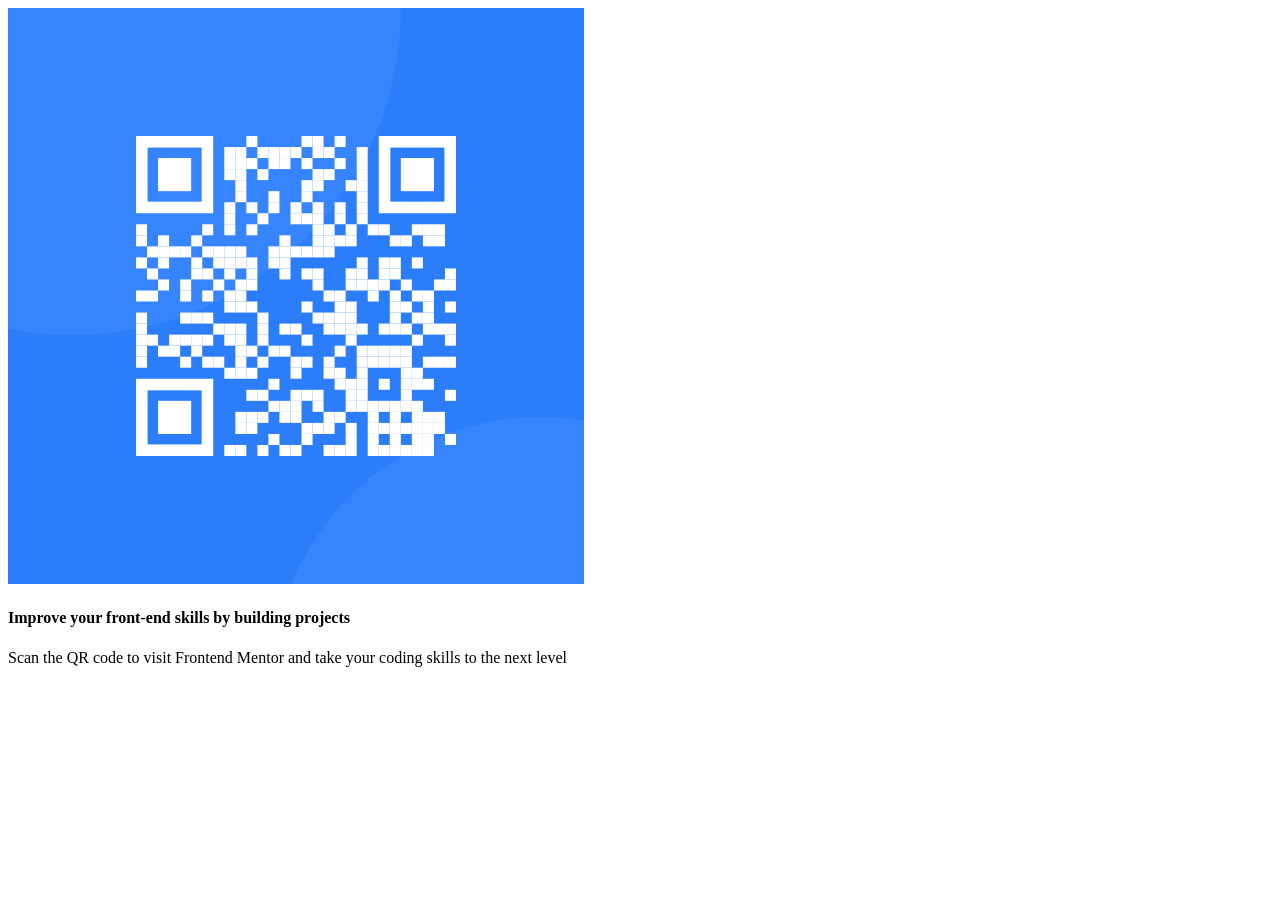
==== qr-code/index.html @ 360d712e "Setup Lab: 3.2 - QR Code HTML Structure." ====
<!DOCTYPE html>
<html lang="en">

<head>
  <meta charset="UTF-8">
  <meta name="viewport" content="width=device-width, initial-scale=1.0">

  <link rel="icon" type="image/png" sizes="32x32" href="./images/favicon-32x32.png">

  <title>QR Code component</title>

  <link rel="preconnect" href="https://fonts.googleapis.com">
  <link rel="preconnect" href="https://fonts.gstatic.com" crossorigin>
  <link href="https://fonts.googleapis.com/css2?family=Outfit:wght@100..900&display=swap" rel="stylesheet">

  <link rel="stylesheet" href="./style.css">

</head>

<body>

  <main>
    <div class="card">
      <img class="card-img" src="./images/image-qr-code.png" alt="qr code for front-end skills project">
      <div class="card-body">
        <h4 class="card-title">Improve your front-end skills by building projects</h4>
        <p class="card-paragraph">Scan the QR code to visit Frontend Mentor and take your coding skills to the next
          level</p>
      </div>
    </div>
  </main>

</body>

</html>
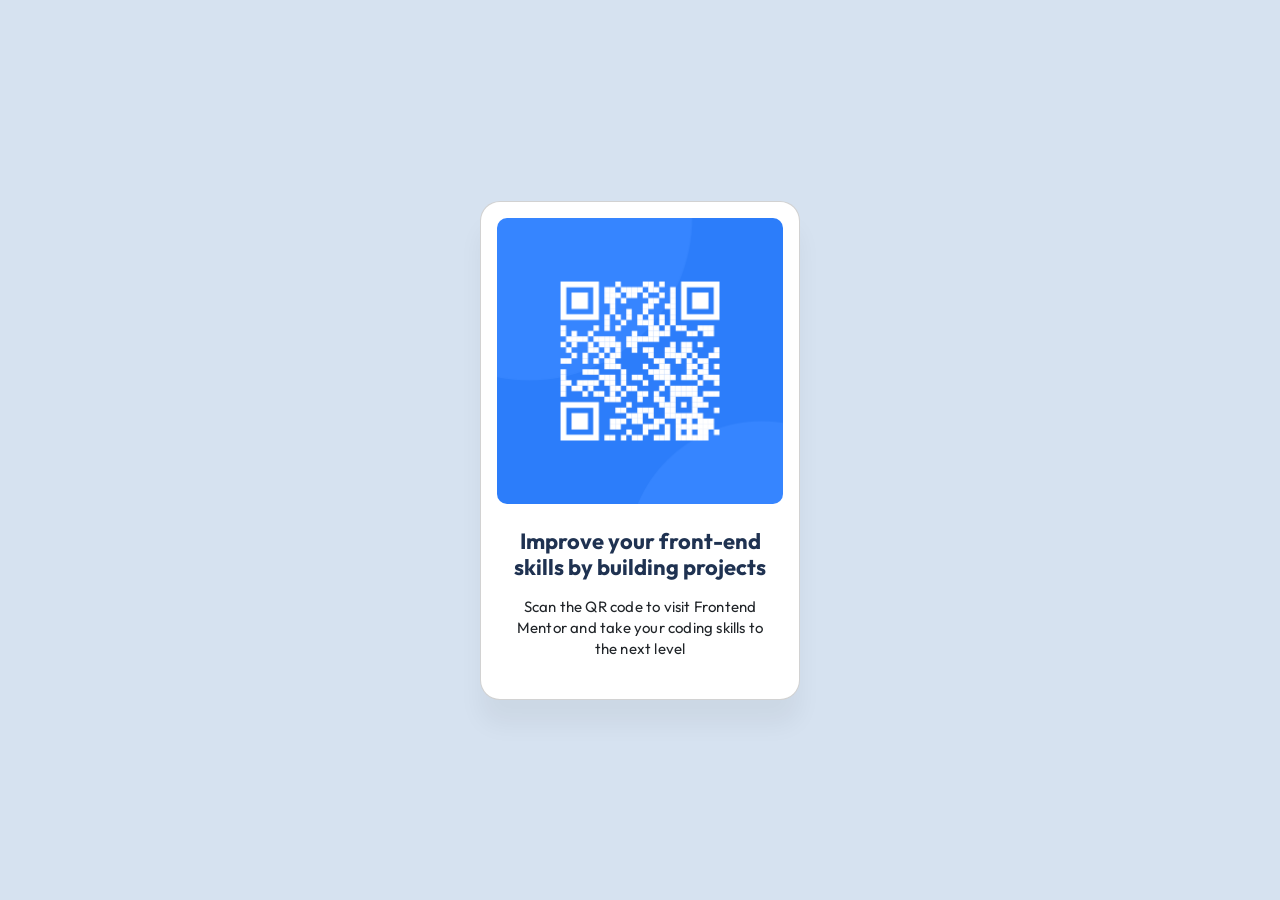
==== commit 46e34715: "Completed the implementataion of bootstrap in qr-code project." ====
--- a/qr-code/index.html
+++ b/qr-code/index.html
@@ -13,6 +13,9 @@
   <link rel="preconnect" href="https://fonts.gstatic.com" crossorigin>
   <link href="https://fonts.googleapis.com/css2?family=Outfit:wght@100..900&display=swap" rel="stylesheet">
 
+
+  <link href="https://cdn.jsdelivr.net/npm/bootstrap@5.3.8/dist/css/bootstrap.min.css" rel="stylesheet"
+    integrity="sha384-sRIl4kxILFvY47J16cr9ZwB07vP4J8+LH7qKQnuqkuIAvNWLzeN8tE5YBujZqJLB" crossorigin="anonymous">
   <link rel="stylesheet" href="./style.css">
 
 </head>
@@ -20,12 +23,14 @@
 <body>
 
   <main>
-    <div class="card">
-      <img class="card-img" src="./images/image-qr-code.png" alt="qr code for front-end skills project">
-      <div class="card-body">
-        <h4 class="card-title">Improve your front-end skills by building projects</h4>
-        <p class="card-paragraph">Scan the QR code to visit Frontend Mentor and take your coding skills to the next
-          level</p>
+
+    <div class="card pt-3 px-3 pb-5 gap-4 align-items-center">
+      <img class="card-img-top card-img" src="./images/image-qr-code.png" alt="qr code for front-end skills project">
+      <div class="card-body d-flex flex-column justify-content-start gap-3 px-3 py-0">
+        <h4 class="card-title fw-bold text-center mb-0 ">Improve your front-end skills by building projects</h4>
+        <p class="card-paragraph text-center mb-0">
+          Scan the QR code to visit Frontend Mentor and take your coding skills
+          to the next level</p>
       </div>
     </div>
   </main>
--- a/qr-code/style.css
+++ b/qr-code/style.css
@@ -0,0 +1,81 @@
+*,
+*::before,
+*::after {
+    margin: 0;
+    padding: 0;
+}
+
+:root {
+    --white: hsl(0, 0%, 100%);
+    --slate300: hsl(212, 45%, 89%);
+    --slate500: hsl(216, 15%, 48%);
+    --slate900: hsl(218, 44%, 22%);
+}
+
+
+body {
+    display: grid;
+    place-items: center;
+    height: 100vh;
+    font-size: 15px;
+    color: var(--slate900);
+    background-color: var(--slate300);
+    font-family: "Outfit", sans-serif;
+}
+
+.card {
+    max-width: 320px;
+    max-height: 499px;
+    box-shadow: 0px 25px 25px 0px rgba(0, 0, 0, 0.0477);
+    border-radius: 20px;
+    /* display: flex;
+    align-items: center;
+    flex-direction: column; 
+    gap: 24px;
+    padding: 16px 16px 40px 16px;
+     */
+}
+
+.card-img {
+    border-radius: 10px;
+    /* max-width: 288px;
+    max-height: 288px; */
+    /* object-fit: cover; */
+}
+
+
+/* .card-body {
+    display: flex;
+    flex-direction: column;
+    justify-content: flex-start;
+    gap: 16px;
+    padding: 0 16px;
+} */
+
+.card-title {
+    font-size: 22px;
+    color: var(--slate900);
+    line-height: 120%;
+    /* max-width: 256px;
+    max-height: 52px;
+    font-weight: bold;
+    text-align: center; */
+}
+
+.card-paragraph {
+    line-height: 140%;
+    letter-spacing: 0.2px;
+    /* max-width: 256px; */
+    /* font-size: 15px; */
+    /* text-align: center; */
+
+}
+
+/* footer {
+    position: fixed;
+    bottom: 0px;
+    right: 0px;
+    left: 0px;
+    text-align: center;
+    padding: 20px;
+} */
